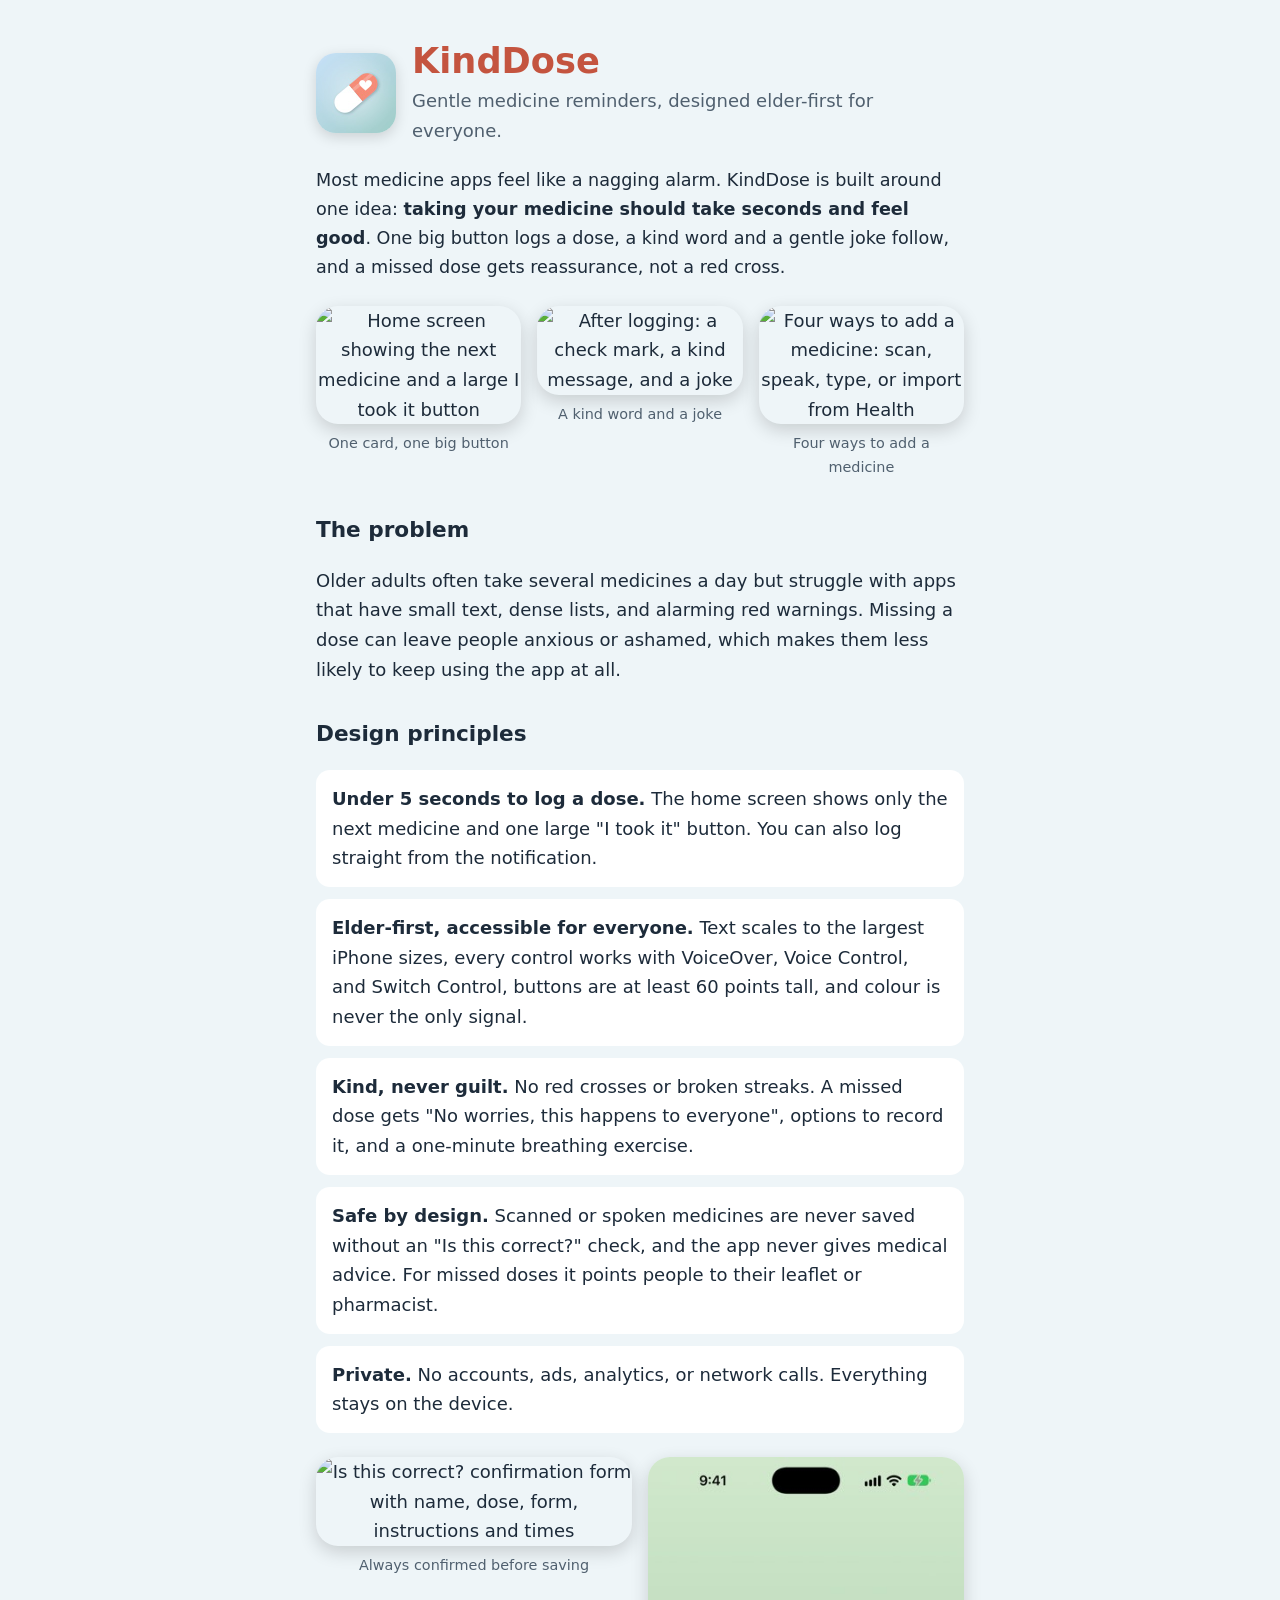
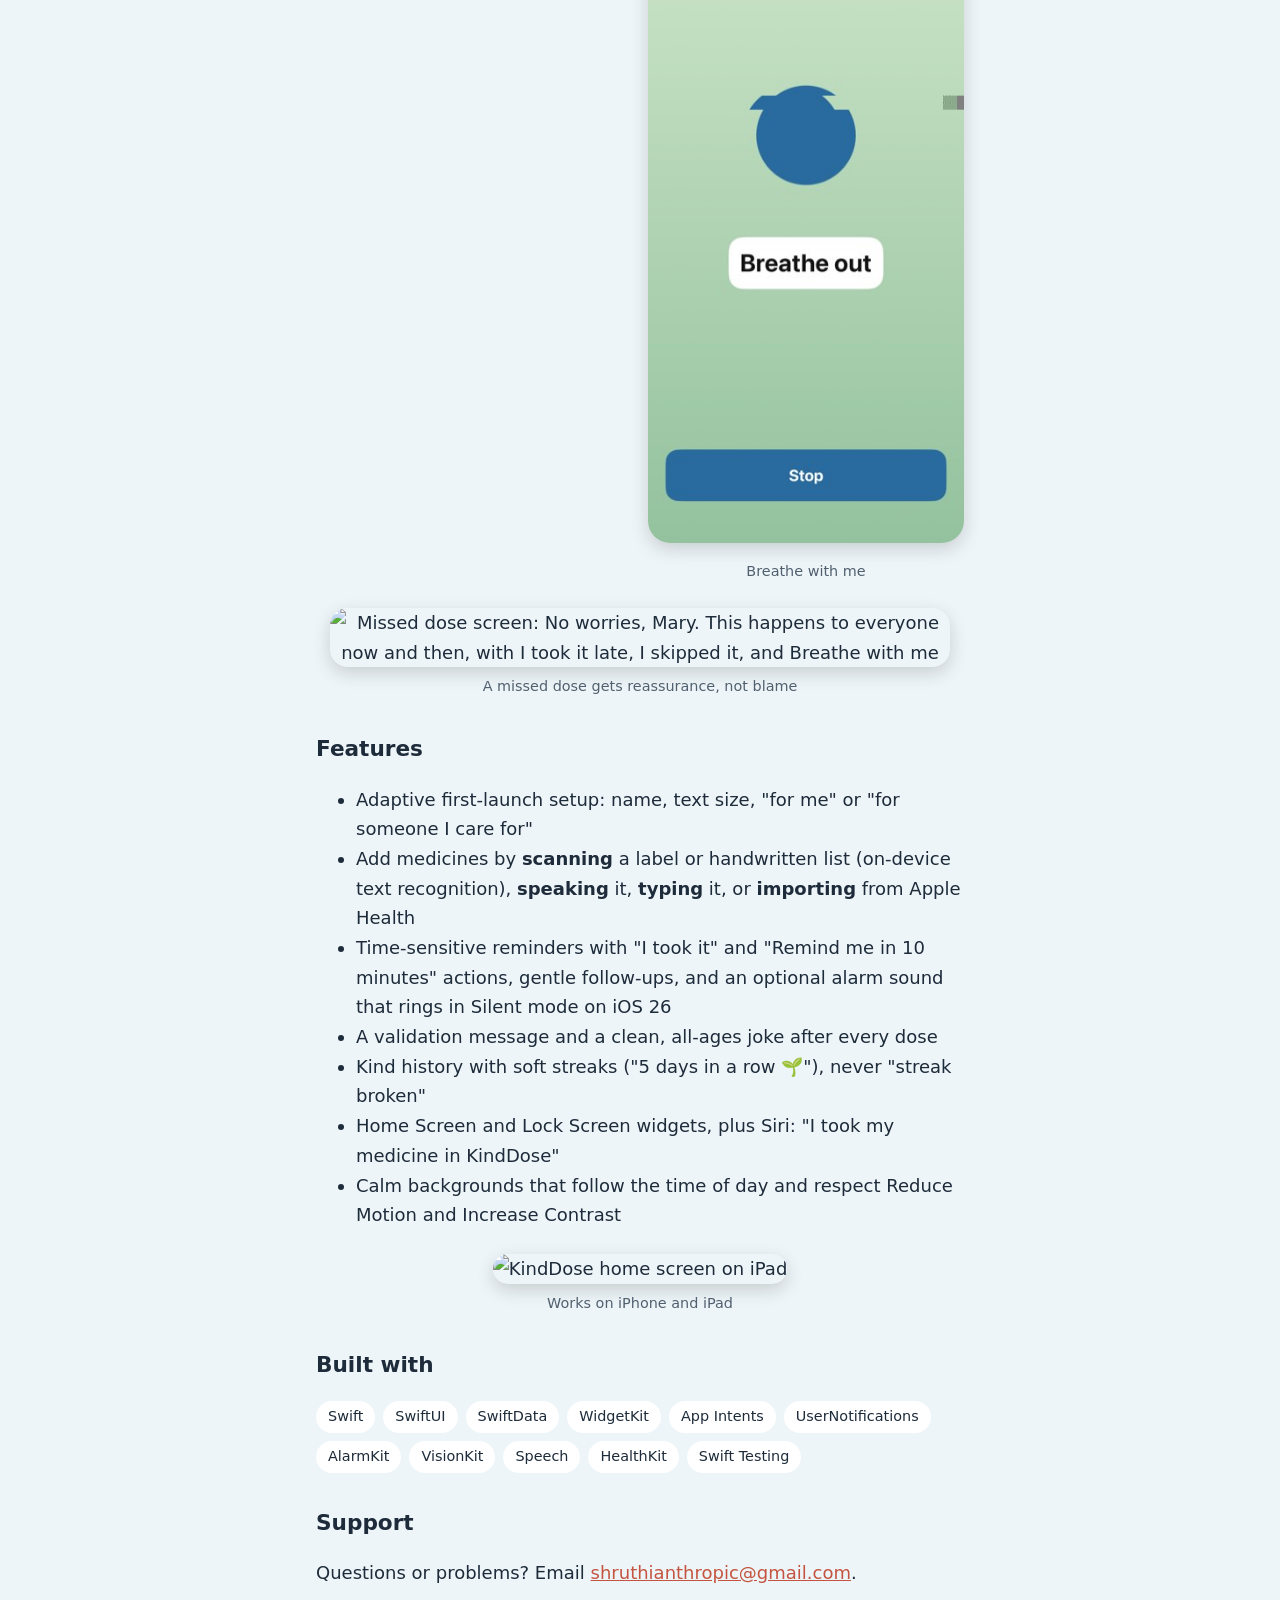
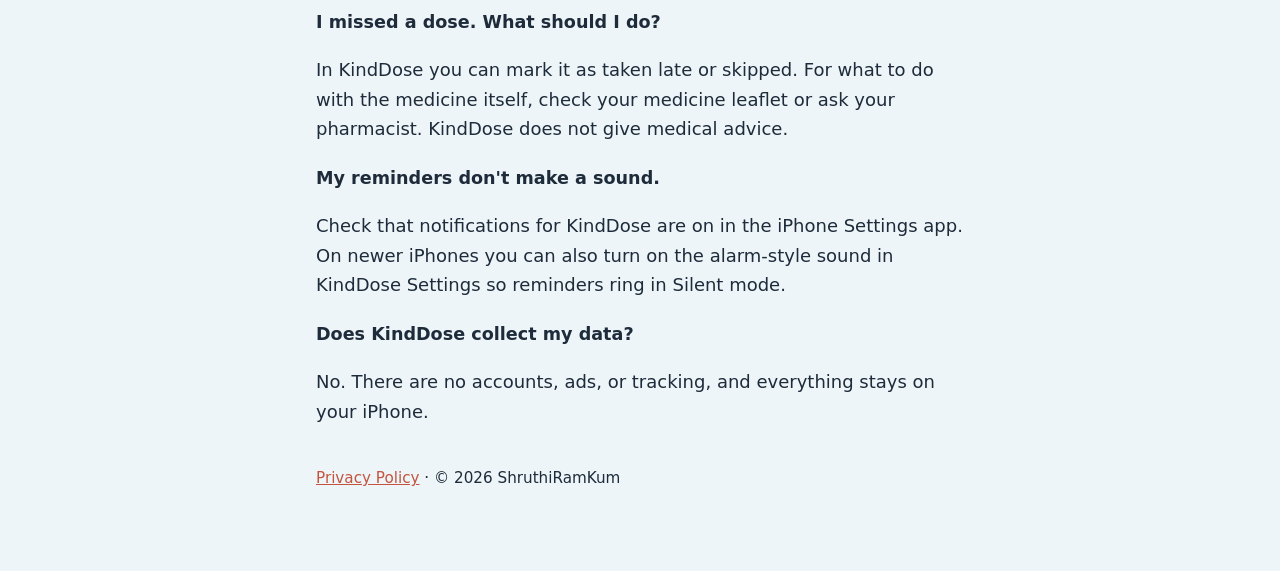
==== index.html @ 289dd9b3 "Add files via upload" ====
<!doctype html>
<html lang="en">
<head>
<meta charset="utf-8">
<meta name="viewport" content="width=device-width, initial-scale=1">
<title>KindDose – Gentle medicine reminders</title>
<meta name="description" content="KindDose is an elder-first, accessible iOS medicine reminder: one big button to log a dose, a kind word and a joke after, and no guilt when a dose is missed.">
<link rel="stylesheet" href="style.css">
</head>
<body>
<main>
  <header class="hero">
    <img src="images/app-icon.jpg" alt="KindDose app icon: a soft pill with a heart" class="icon">
    <div>
      <h1>KindDose</h1>
      <p class="sub">Gentle medicine reminders, designed elder-first for everyone.</p>
    </div>
  </header>

  <p class="lead">Most medicine apps feel like a nagging alarm. KindDose is built around one idea:
  <strong>taking your medicine should take seconds and feel good</strong>. One big button logs a dose,
  a kind word and a gentle joke follow, and a missed dose gets reassurance, not a red cross.</p>

  <div class="phones">
    <figure><img src="https://is1-ssl.mzstatic.com/image/thumb/Yno2J3yKIewo1hfzUnoDBw/600x1300bb.jpg" alt="Home screen showing the next medicine and a large I took it button"><figcaption>One card, one big button</figcaption></figure>
    <figure><img src="https://is1-ssl.mzstatic.com/image/thumb/DR3XOLIzEOKMLYwyEKdxzQ/600x1300bb.jpg" alt="After logging: a check mark, a kind message, and a joke"><figcaption>A kind word and a joke</figcaption></figure>
    <figure><img src="https://is1-ssl.mzstatic.com/image/thumb/3_SFPCJAtZ8ftbjybm0C0g/600x1300bb.jpg" alt="Four ways to add a medicine: scan, speak, type, or import from Health"><figcaption>Four ways to add a medicine</figcaption></figure>
  </div>

  <h2>The problem</h2>
  <p>Older adults often take several medicines a day but struggle with apps that have small text,
  dense lists, and alarming red warnings. Missing a dose can leave people anxious or ashamed,
  which makes them less likely to keep using the app at all.</p>

  <h2>Design principles</h2>
  <ul class="cards">
    <li><strong>Under 5 seconds to log a dose.</strong> The home screen shows only the next medicine and one large "I took it" button. You can also log straight from the notification.</li>
    <li><strong>Elder-first, accessible for everyone.</strong> Text scales to the largest iPhone sizes, every control works with VoiceOver, Voice Control, and Switch Control, buttons are at least 60 points tall, and colour is never the only signal.</li>
    <li><strong>Kind, never guilt.</strong> No red crosses or broken streaks. A missed dose gets "No worries, this happens to everyone", options to record it, and a one-minute breathing exercise.</li>
    <li><strong>Safe by design.</strong> Scanned or spoken medicines are never saved without an "Is this correct?" check, and the app never gives medical advice. For missed doses it points people to their leaflet or pharmacist.</li>
    <li><strong>Private.</strong> No accounts, ads, analytics, or network calls. Everything stays on the device.</li>
  </ul>

  <div class="phones">
    <figure><img src="https://is1-ssl.mzstatic.com/image/thumb/uFBQsNNZHQyRtWLeyYjiXQ/600x1300bb.jpg" alt="Is this correct? confirmation form with name, dose, form, instructions and times"><figcaption>Always confirmed before saving</figcaption></figure>
    <figure><img src="images/05-breathe.jpg" alt="Breathing exercise with a calm circle and Breathe in prompt"><figcaption>Breathe with me</figcaption></figure>
  </div>

  <figure class="wide"><img src="https://is1-ssl.mzstatic.com/image/thumb/N33lV6VIn-80MbDy94OwUQ/900x1200bb.jpg" alt="Missed dose screen: No worries, Mary. This happens to everyone now and then, with I took it late, I skipped it, and Breathe with me"><figcaption>A missed dose gets reassurance, not blame</figcaption></figure>

  <h2>Features</h2>
  <ul>
    <li>Adaptive first-launch setup: name, text size, "for me" or "for someone I care for"</li>
    <li>Add medicines by <strong>scanning</strong> a label or handwritten list (on-device text recognition), <strong>speaking</strong> it, <strong>typing</strong> it, or <strong>importing</strong> from Apple Health</li>
    <li>Time-sensitive reminders with "I took it" and "Remind me in 10 minutes" actions, gentle follow-ups, and an optional alarm sound that rings in Silent mode on iOS 26</li>
    <li>A validation message and a clean, all-ages joke after every dose</li>
    <li>Kind history with soft streaks ("5 days in a row 🌱"), never "streak broken"</li>
    <li>Home Screen and Lock Screen widgets, plus Siri: "I took my medicine in KindDose"</li>
    <li>Calm backgrounds that follow the time of day and respect Reduce Motion and Increase Contrast</li>
  </ul>

  <figure class="wide"><img src="https://is1-ssl.mzstatic.com/image/thumb/6JihzRf7wj856MC3hy8vAg/900x1200bb.jpg" alt="KindDose home screen on iPad"><figcaption>Works on iPhone and iPad</figcaption></figure>

  <h2>Built with</h2>
  <p class="tags"><span>Swift</span><span>SwiftUI</span><span>SwiftData</span><span>WidgetKit</span><span>App Intents</span><span>UserNotifications</span><span>AlarmKit</span><span>VisionKit</span><span>Speech</span><span>HealthKit</span><span>Swift Testing</span></p>

  <h2>Support</h2>
  <p>Questions or problems? Email
  <a href="mailto:shruthianthropic@gmail.com">shruthianthropic@gmail.com</a>.</p>

  <h3>I missed a dose. What should I do?</h3>
  <p>In KindDose you can mark it as taken late or skipped. For what to do with the medicine
  itself, check your medicine leaflet or ask your pharmacist. KindDose does not give medical advice.</p>

  <h3>My reminders don't make a sound.</h3>
  <p>Check that notifications for KindDose are on in the iPhone Settings app. On newer iPhones you
  can also turn on the alarm-style sound in KindDose Settings so reminders ring in Silent mode.</p>

  <h3>Does KindDose collect my data?</h3>
  <p>No. There are no accounts, ads, or tracking, and everything stays on your iPhone.</p>

  <p class="foot"><a href="privacy.html">Privacy Policy</a> · © 2026 ShruthiRamKum</p>
</main>
</body>
</html>
---- style.css ----
:root { --bg: #eef5f8; --ink: #1d2b3a; --soft: #50606f; --accent: #c4543f; --card: #ffffff; }
@media (prefers-color-scheme: dark) { :root { --bg: #121a2b; --ink: #eef2f8; --soft: #b4bfcd; --accent: #f59482; --card: #1d2638; } }
* { box-sizing: border-box; }
body { margin: 0; background: var(--bg); color: var(--ink); font: 18px/1.65 -apple-system, system-ui, sans-serif; }
main { max-width: 680px; margin: 0 auto; padding: 40px 16px 64px; }
h1 { color: var(--accent); font-size: 2.2rem; line-height: 1.2; margin: 0 0 4px; }
h2 { margin: 32px 0 8px; font-size: 1.35rem; }
h3 { margin: 20px 0 4px; font-size: 1.1rem; }
.sub { color: var(--soft); margin: 0 0 24px; }
a { color: var(--accent); }
.foot { margin-top: 40px; font-size: 0.95rem; }
.hero { display: flex; align-items: center; gap: 16px; margin-bottom: 20px; }
.hero h1 { margin: 0; }
.hero .sub { margin: 4px 0 0; }
.icon { width: 80px; height: 80px; border-radius: 20px; box-shadow: 0 4px 14px rgba(0,0,0,0.15); flex-shrink: 0; }
.lead { font-size: 1.1rem; }
.phones { display: grid; grid-template-columns: repeat(auto-fit, minmax(150px, 1fr)); gap: 16px; margin: 24px 0; }
figure { margin: 0; text-align: center; }
.phones img { width: 100%; border-radius: 22px; box-shadow: 0 6px 18px rgba(0,0,0,0.16); }
.wide { margin: 24px 0; }
.wide img { width: 100%; max-width: 620px; border-radius: 18px; box-shadow: 0 6px 18px rgba(0,0,0,0.16); }
figcaption { margin-top: 8px; font-size: 0.9rem; color: var(--soft); }
.cards { list-style: none; padding: 0; display: grid; gap: 12px; }
.cards li { background: var(--card); border-radius: 14px; padding: 14px 16px; }
.tags { display: flex; flex-wrap: wrap; gap: 8px; }
.tags span { background: var(--card); border-radius: 999px; padding: 4px 12px; font-size: 0.9rem; }
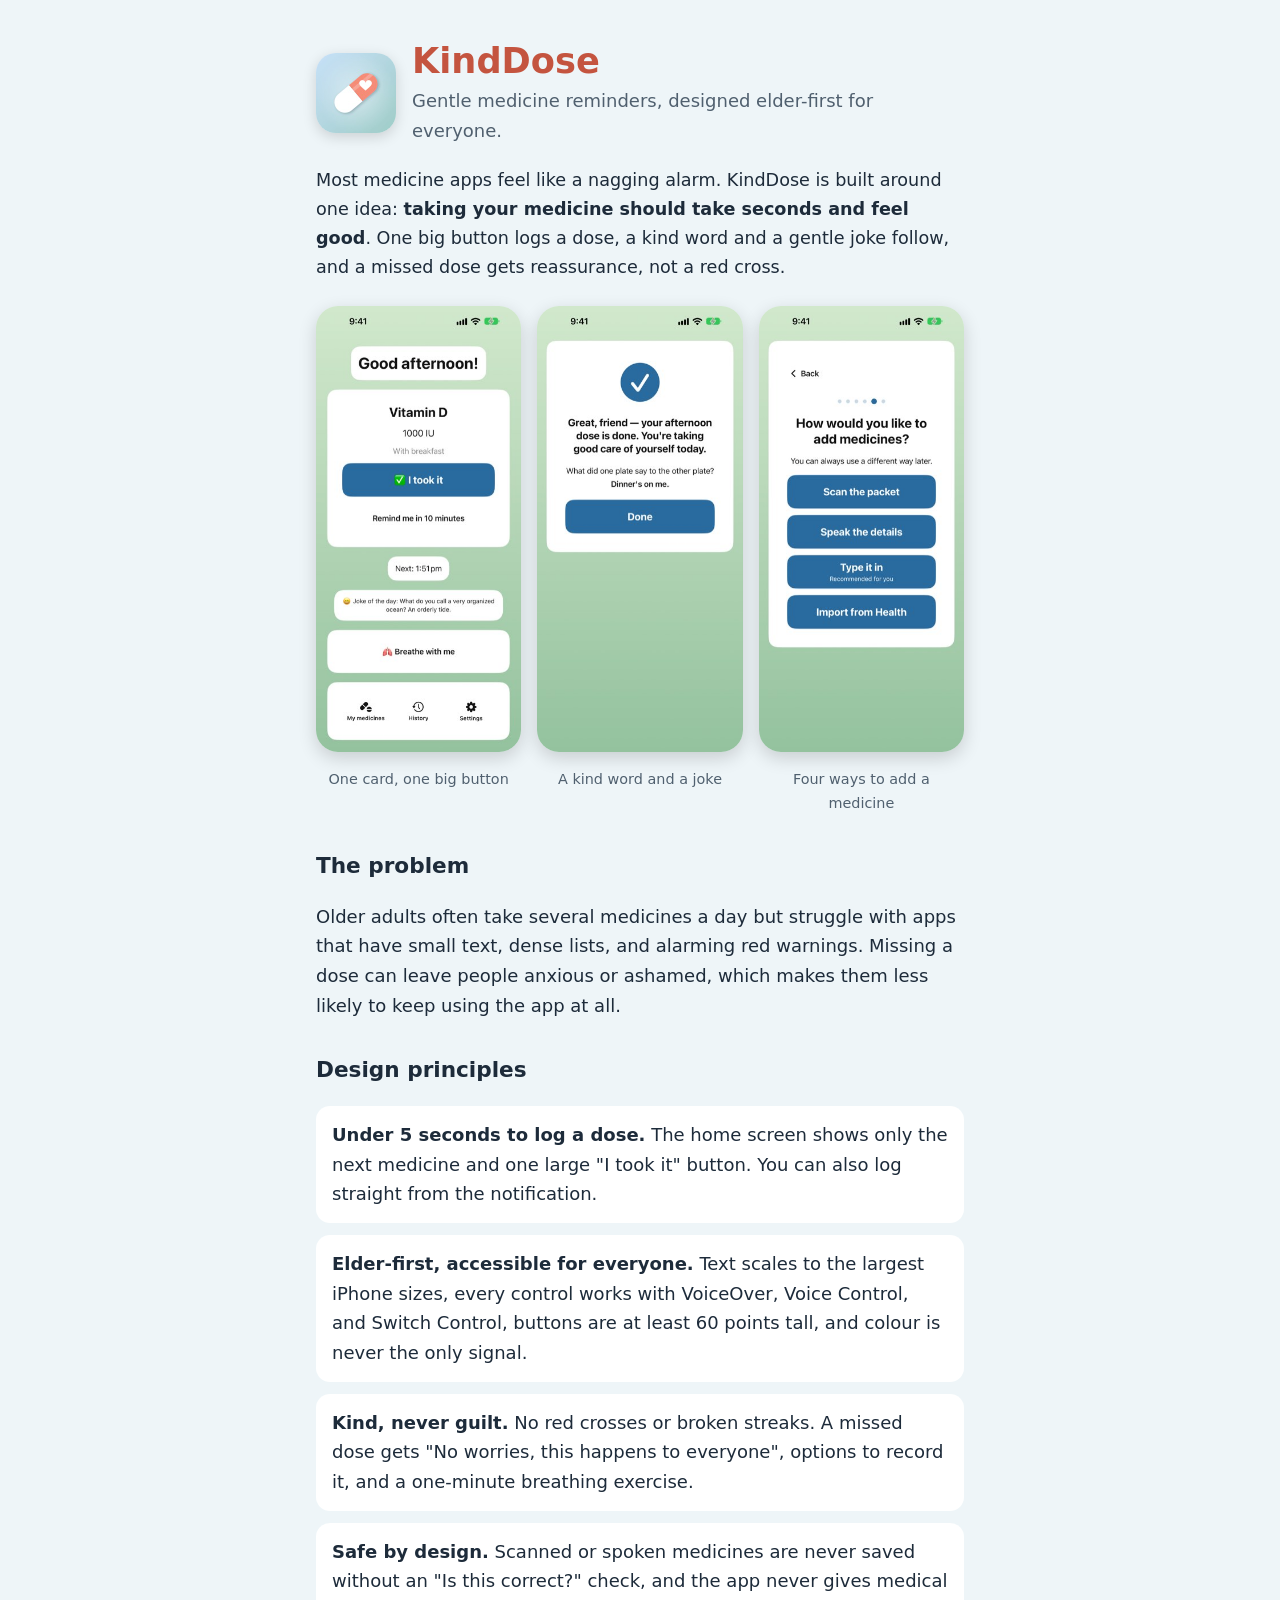
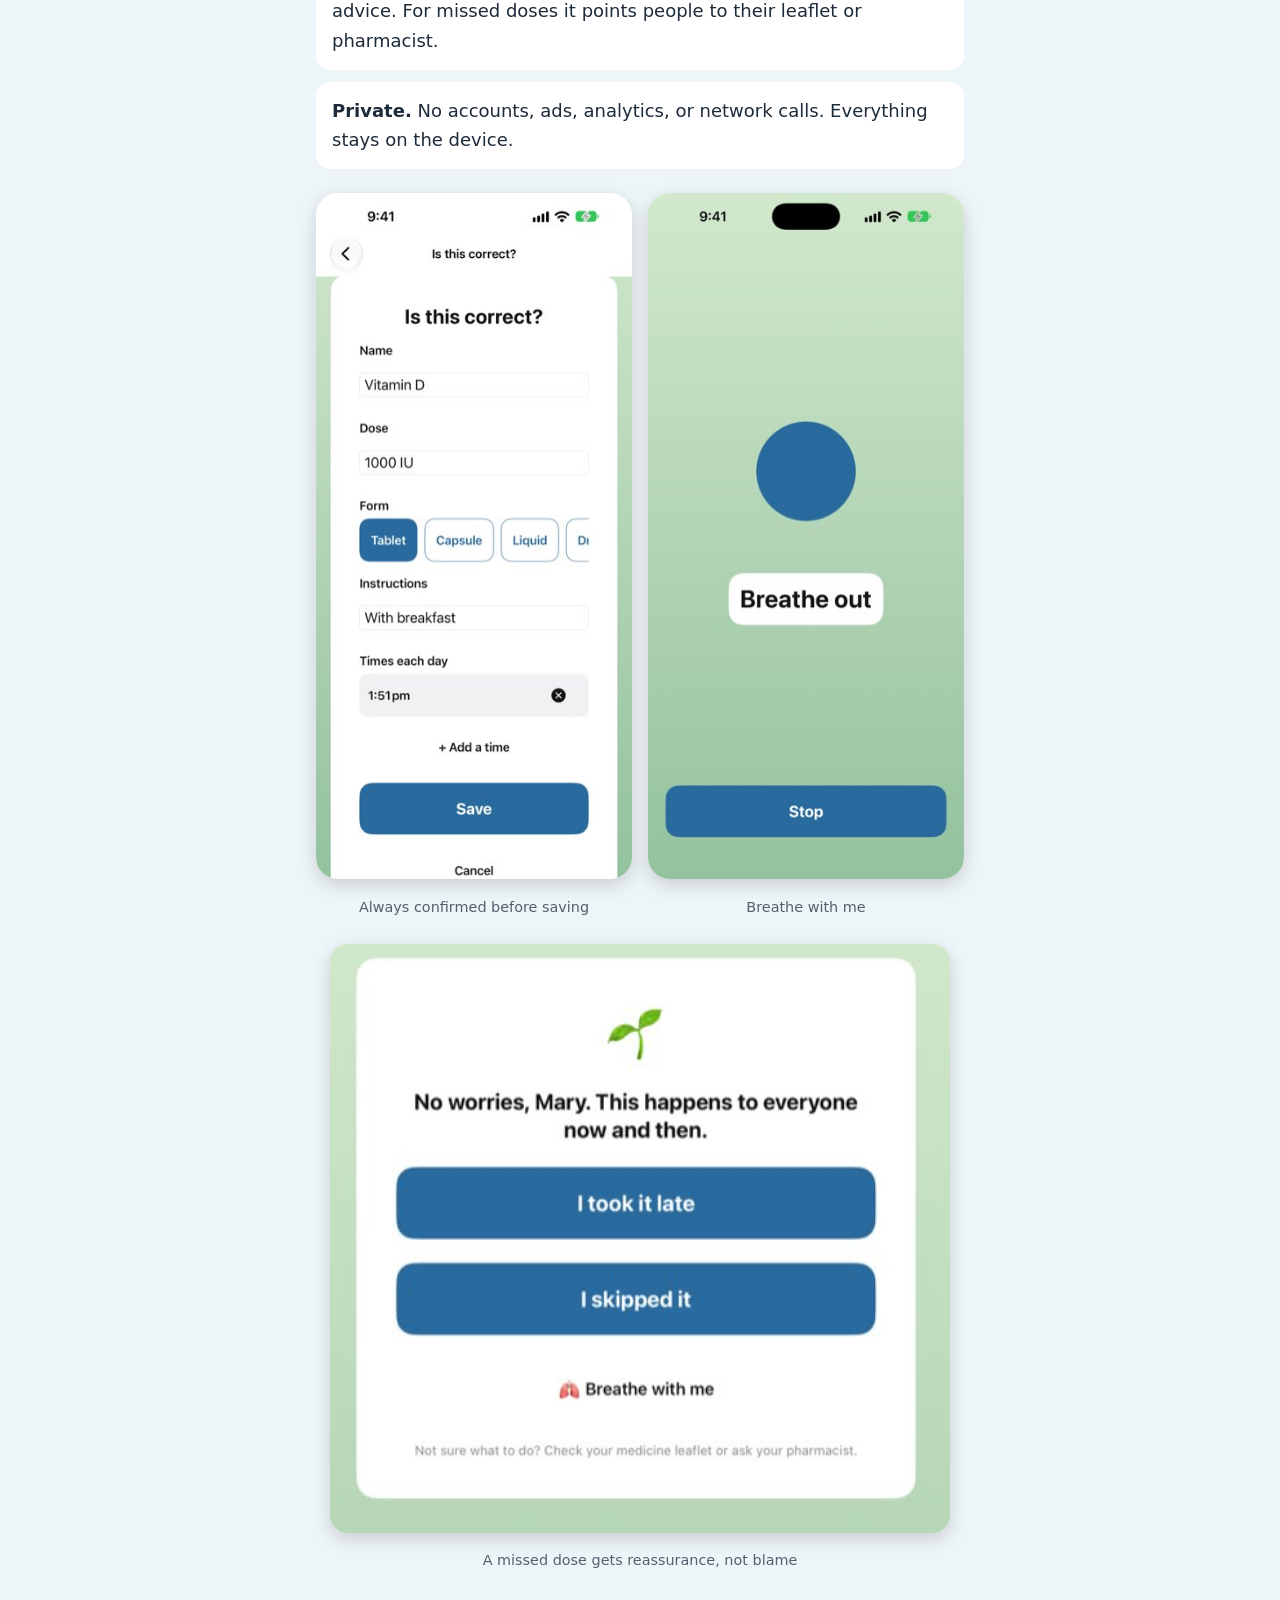
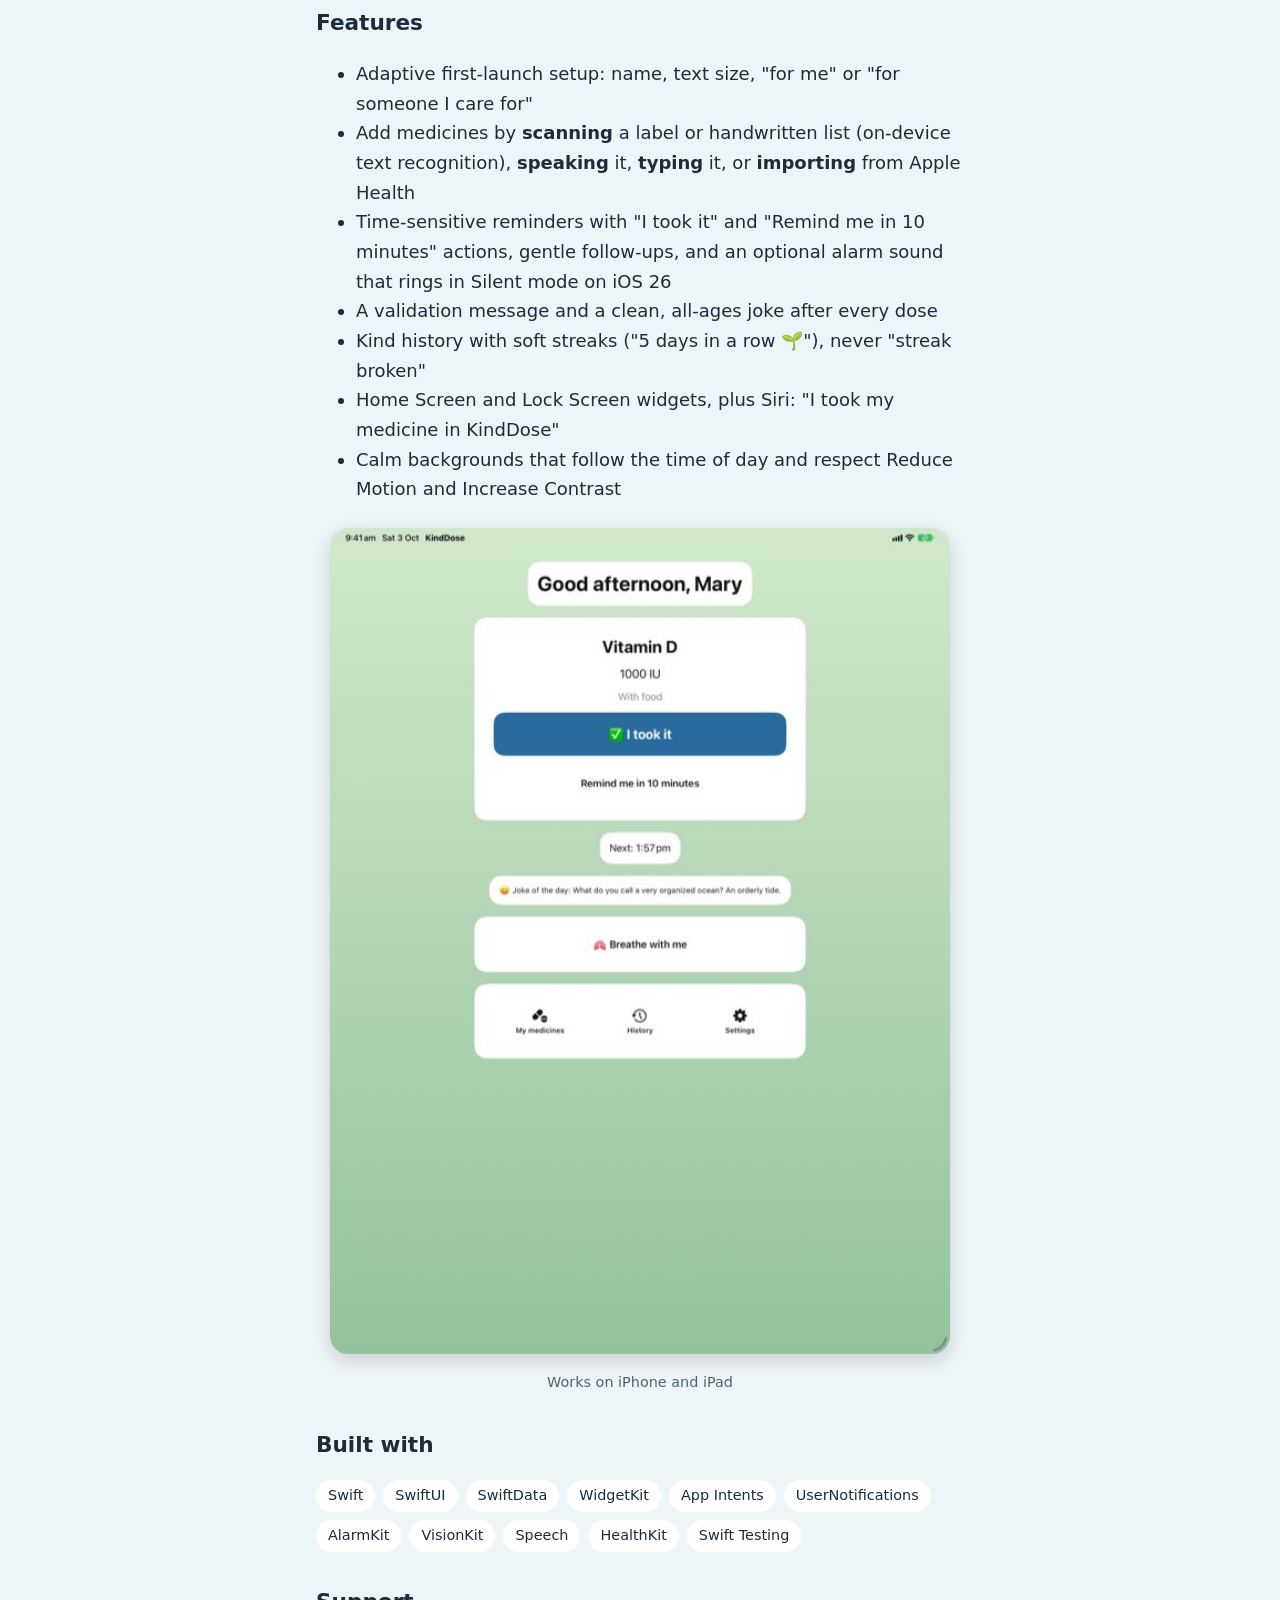
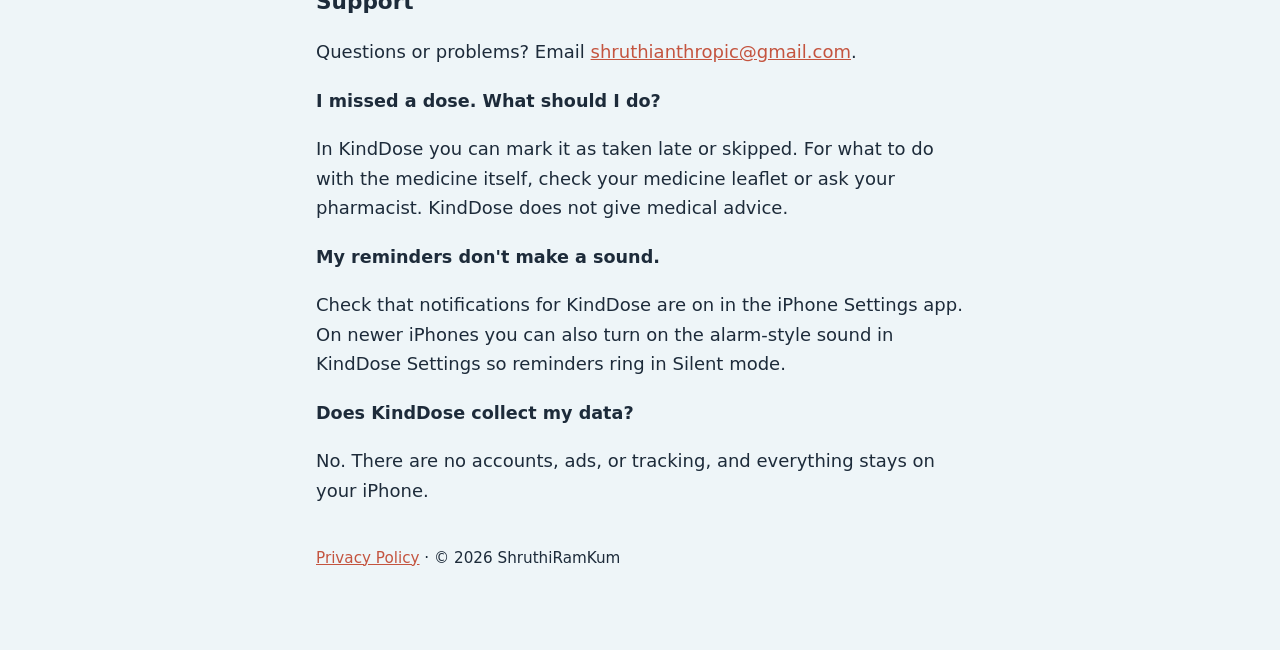
==== commit 18d26838: "KindDose 1.0: SwiftUI medicine reminder app, App Store assets, and showcase site Includes the fix fo" ====
--- a/index.html
+++ b/index.html
@@ -22,9 +22,9 @@
   a kind word and a gentle joke follow, and a missed dose gets reassurance, not a red cross.</p>
 
   <div class="phones">
-    <figure><img src="https://is1-ssl.mzstatic.com/image/thumb/Yno2J3yKIewo1hfzUnoDBw/600x1300bb.jpg" alt="Home screen showing the next medicine and a large I took it button"><figcaption>One card, one big button</figcaption></figure>
-    <figure><img src="https://is1-ssl.mzstatic.com/image/thumb/DR3XOLIzEOKMLYwyEKdxzQ/600x1300bb.jpg" alt="After logging: a check mark, a kind message, and a joke"><figcaption>A kind word and a joke</figcaption></figure>
-    <figure><img src="https://is1-ssl.mzstatic.com/image/thumb/3_SFPCJAtZ8ftbjybm0C0g/600x1300bb.jpg" alt="Four ways to add a medicine: scan, speak, type, or import from Health"><figcaption>Four ways to add a medicine</figcaption></figure>
+    <figure><img src="images/01-home.jpg" alt="Home screen showing the next medicine and a large I took it button"><figcaption>One card, one big button</figcaption></figure>
+    <figure><img src="images/02-taken.jpg" alt="After logging: a check mark, a kind message, and a joke"><figcaption>A kind word and a joke</figcaption></figure>
+    <figure><img src="images/03-add-ways.jpg" alt="Four ways to add a medicine: scan, speak, type, or import from Health"><figcaption>Four ways to add a medicine</figcaption></figure>
   </div>
 
   <h2>The problem</h2>
@@ -42,11 +42,11 @@
   </ul>
 
   <div class="phones">
-    <figure><img src="https://is1-ssl.mzstatic.com/image/thumb/uFBQsNNZHQyRtWLeyYjiXQ/600x1300bb.jpg" alt="Is this correct? confirmation form with name, dose, form, instructions and times"><figcaption>Always confirmed before saving</figcaption></figure>
+    <figure><img src="images/04-confirm.jpg" alt="Is this correct? confirmation form with name, dose, form, instructions and times"><figcaption>Always confirmed before saving</figcaption></figure>
     <figure><img src="images/05-breathe.jpg" alt="Breathing exercise with a calm circle and Breathe in prompt"><figcaption>Breathe with me</figcaption></figure>
   </div>
 
-  <figure class="wide"><img src="https://is1-ssl.mzstatic.com/image/thumb/N33lV6VIn-80MbDy94OwUQ/900x1200bb.jpg" alt="Missed dose screen: No worries, Mary. This happens to everyone now and then, with I took it late, I skipped it, and Breathe with me"><figcaption>A missed dose gets reassurance, not blame</figcaption></figure>
+  <figure class="wide"><img src="images/06-missed.jpg" alt="Missed dose screen: No worries, Mary. This happens to everyone now and then, with I took it late, I skipped it, and Breathe with me"><figcaption>A missed dose gets reassurance, not blame</figcaption></figure>
 
   <h2>Features</h2>
   <ul>
@@ -59,7 +59,7 @@
     <li>Calm backgrounds that follow the time of day and respect Reduce Motion and Increase Contrast</li>
   </ul>
 
-  <figure class="wide"><img src="https://is1-ssl.mzstatic.com/image/thumb/6JihzRf7wj856MC3hy8vAg/900x1200bb.jpg" alt="KindDose home screen on iPad"><figcaption>Works on iPhone and iPad</figcaption></figure>
+  <figure class="wide"><img src="images/ipad-home.jpg" alt="KindDose home screen on iPad"><figcaption>Works on iPhone and iPad</figcaption></figure>
 
   <h2>Built with</h2>
   <p class="tags"><span>Swift</span><span>SwiftUI</span><span>SwiftData</span><span>WidgetKit</span><span>App Intents</span><span>UserNotifications</span><span>AlarmKit</span><span>VisionKit</span><span>Speech</span><span>HealthKit</span><span>Swift Testing</span></p>
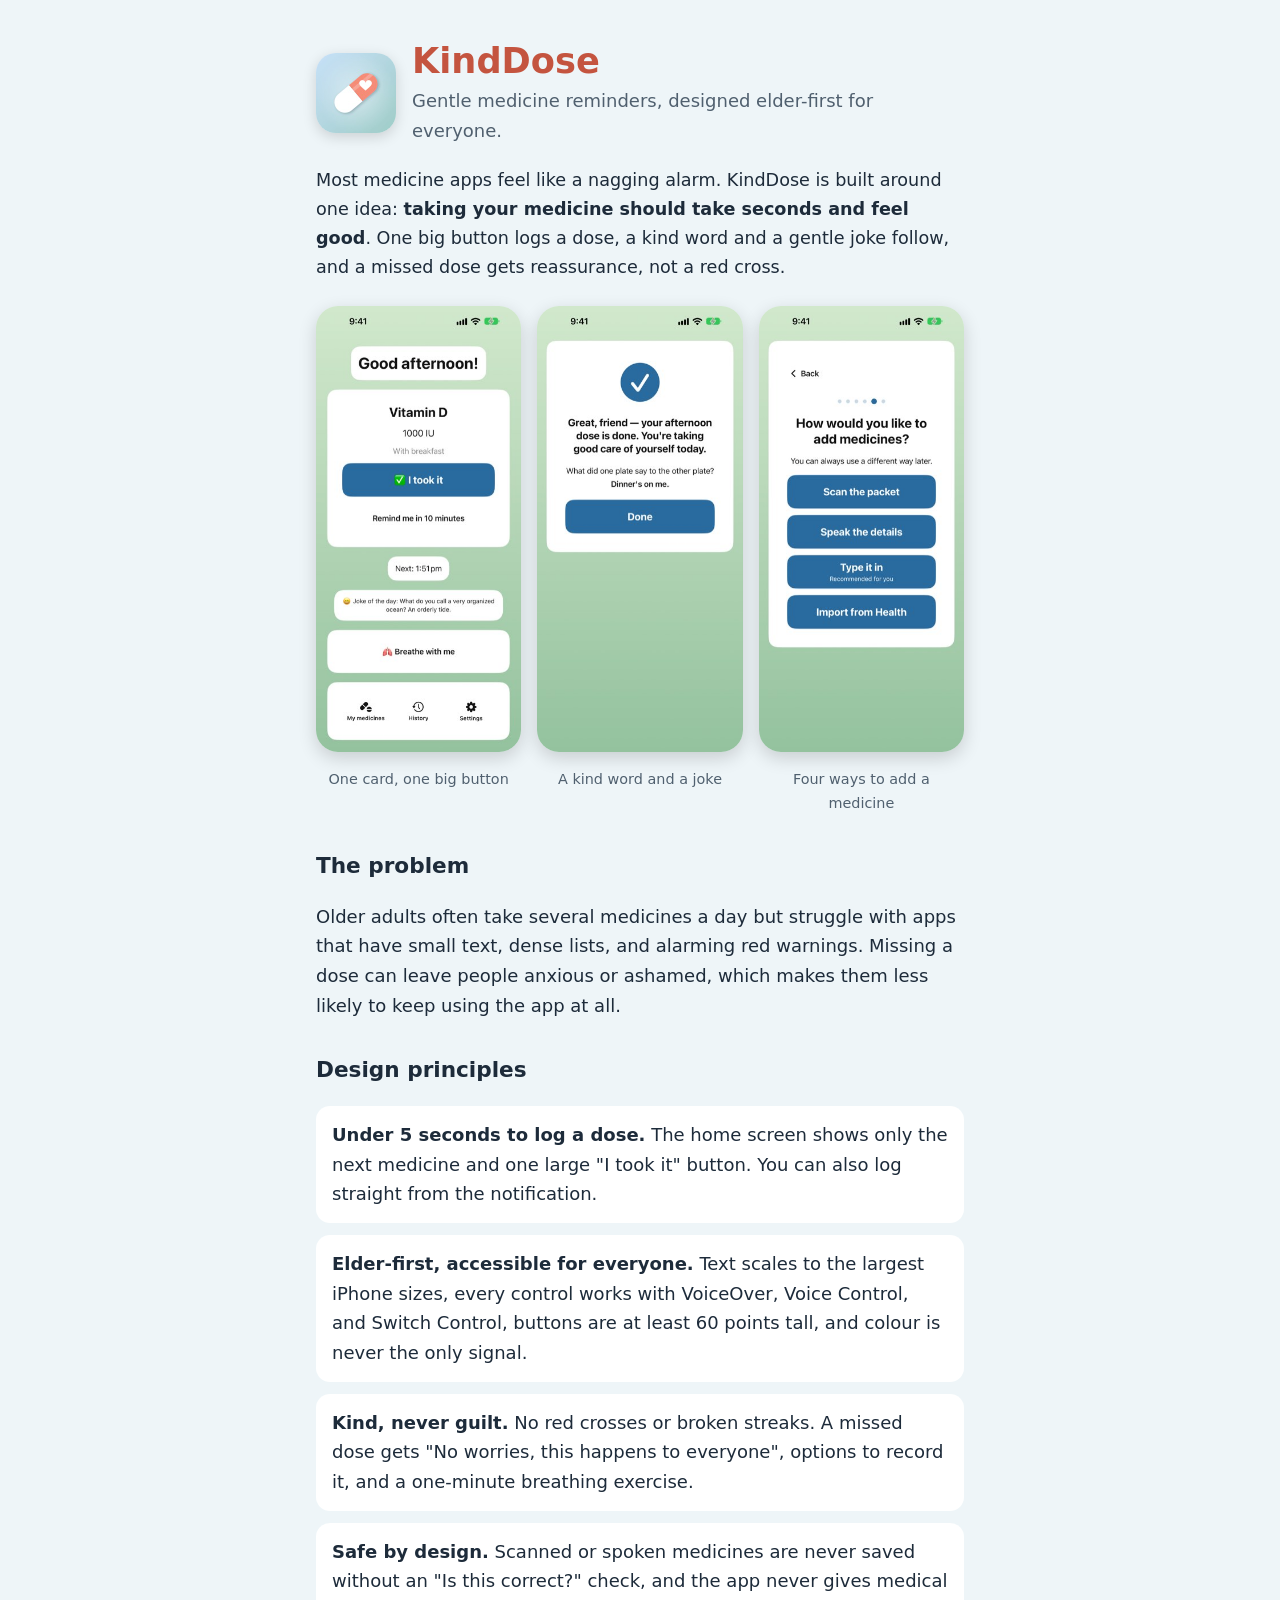
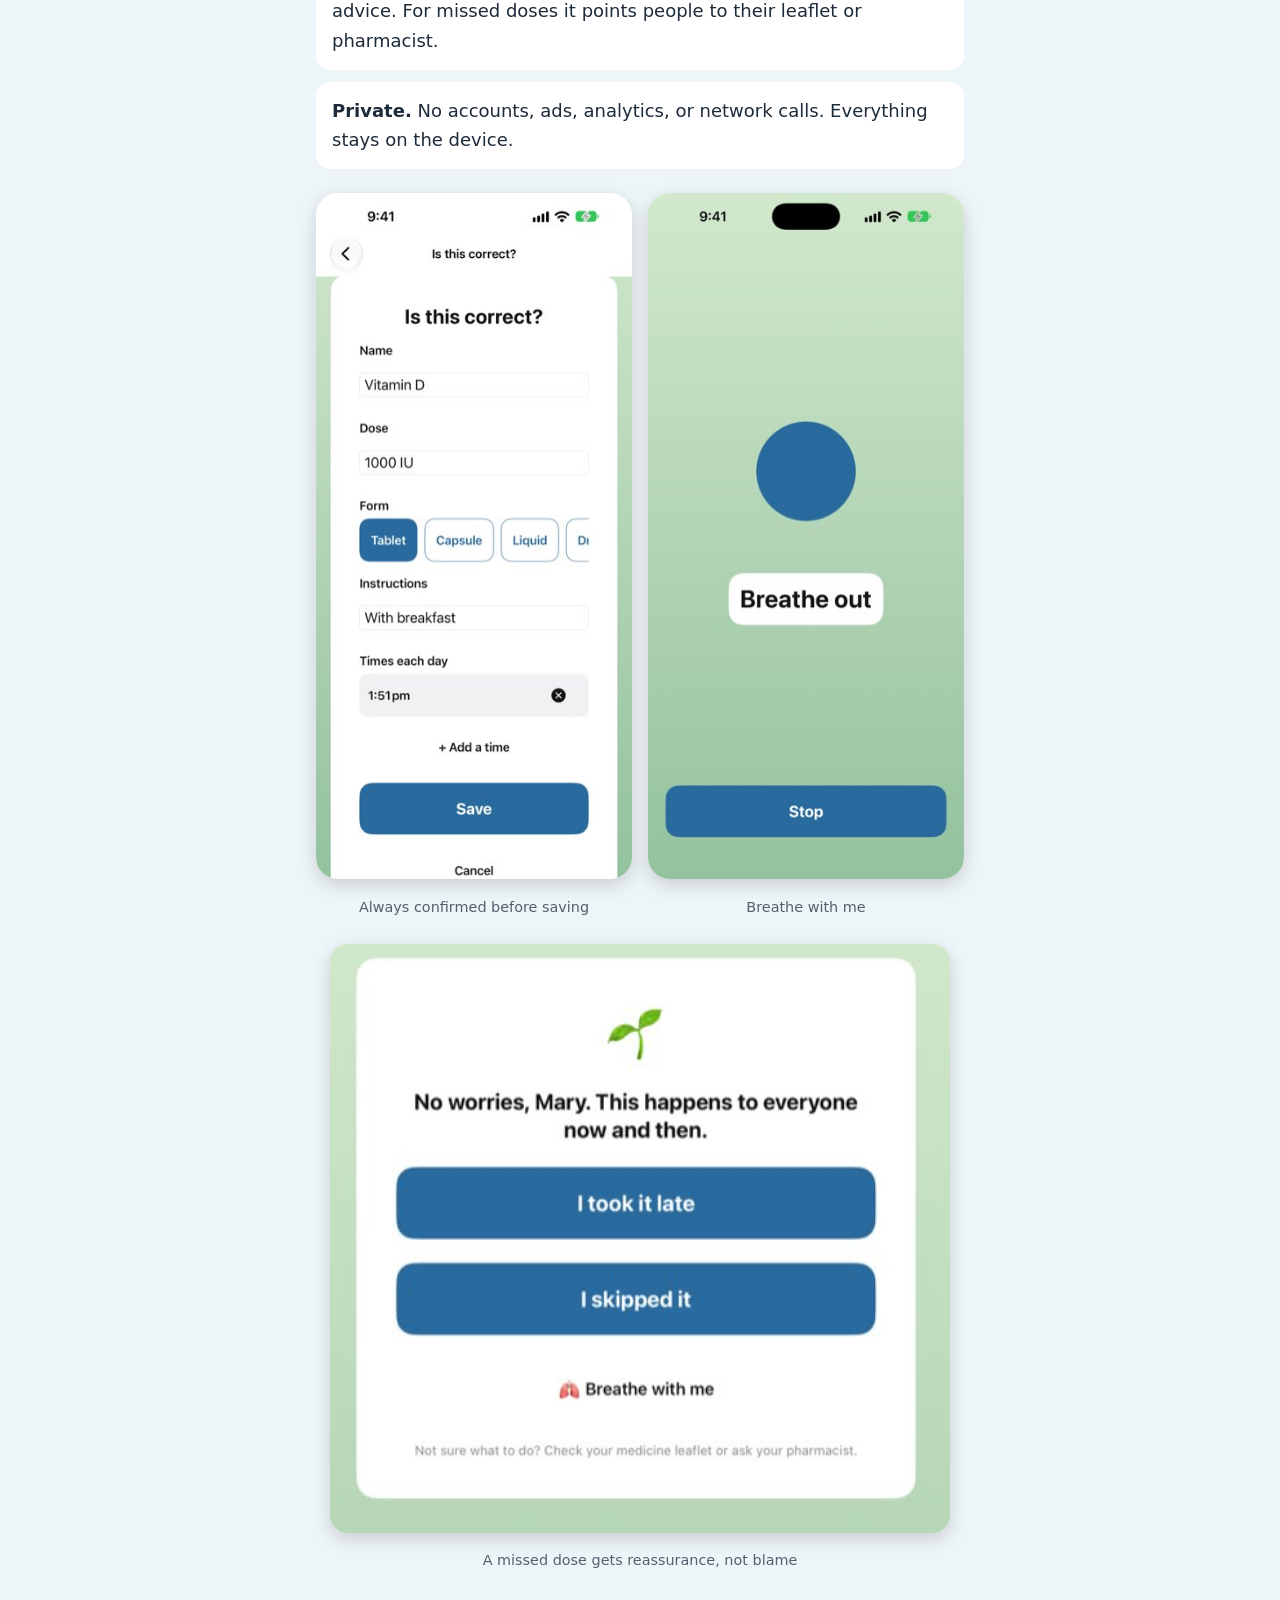
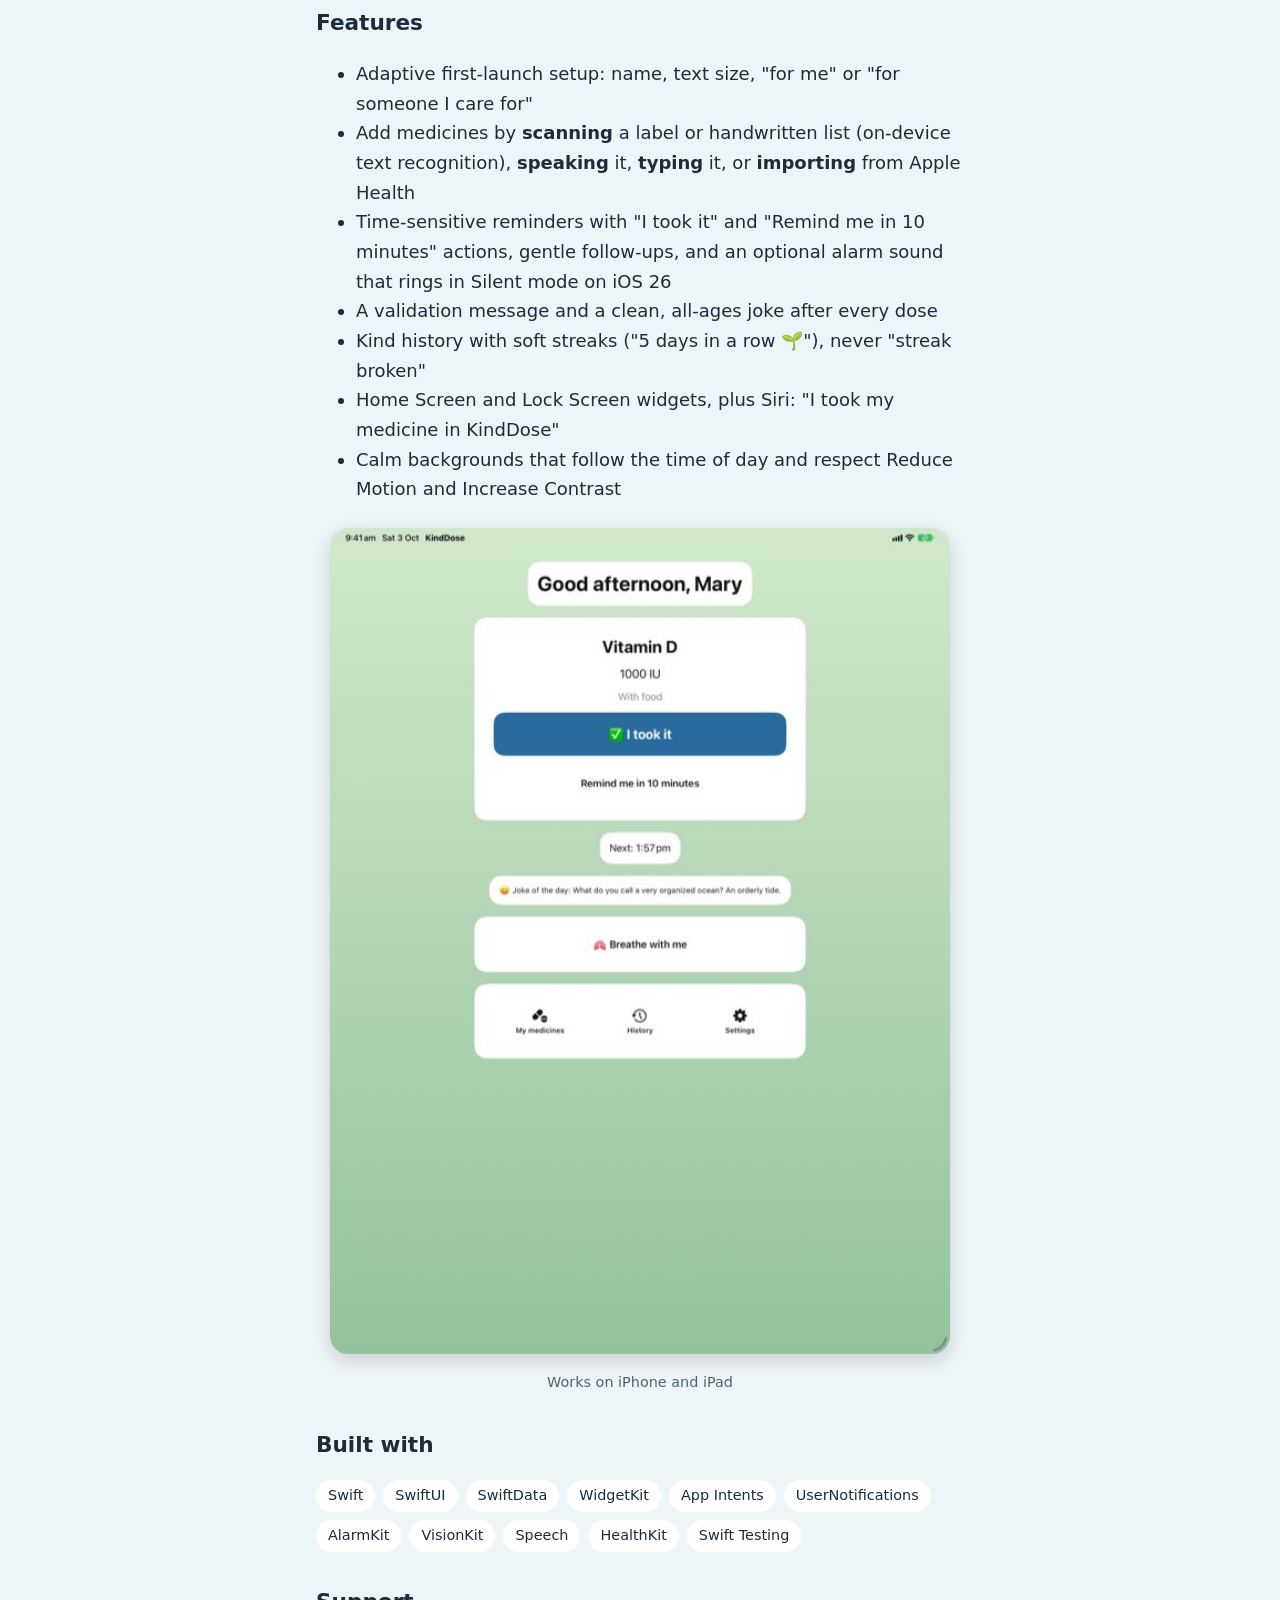
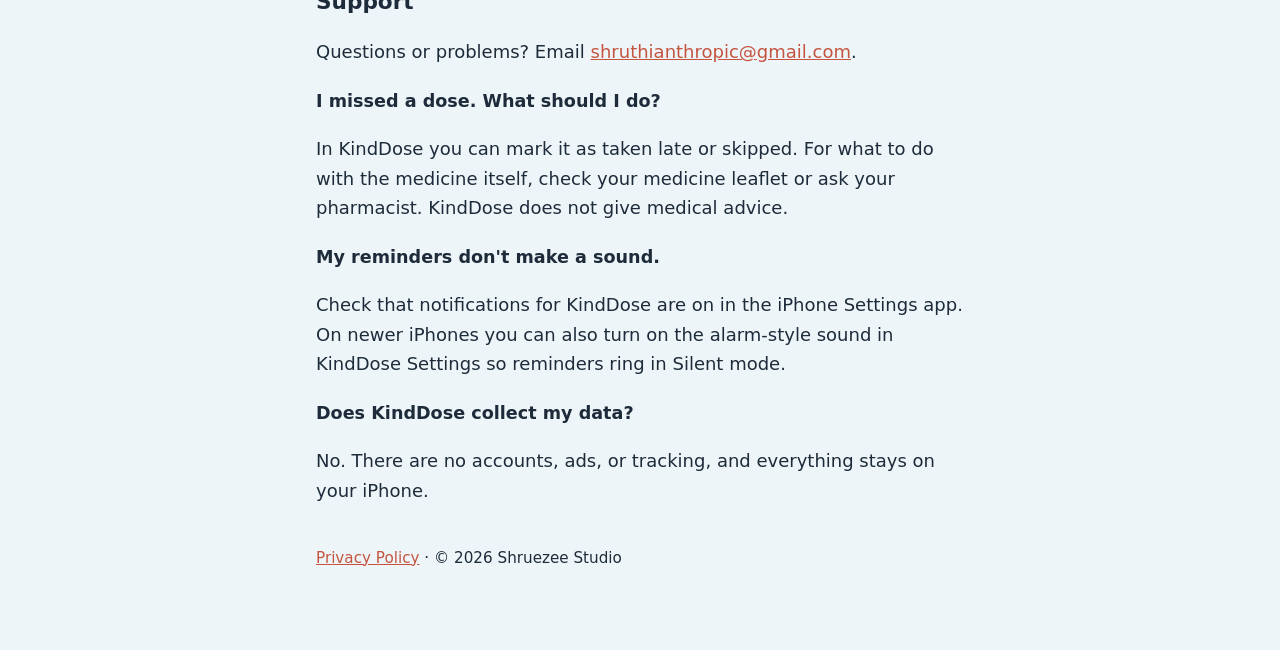
==== commit 245a2351: "Update copyright to Shruezee Studio Co-Authored-By: Claude Opus 5.5 <noreply@anthropic.com>" ====
--- a/index.html
+++ b/index.html
@@ -79,7 +79,7 @@
   <h3>Does KindDose collect my data?</h3>
   <p>No. There are no accounts, ads, or tracking, and everything stays on your iPhone.</p>
 
-  <p class="foot"><a href="privacy.html">Privacy Policy</a> · © 2026 ShruthiRamKum</p>
+  <p class="foot"><a href="privacy.html">Privacy Policy</a> · © 2026 Shruezee Studio</p>
 </main>
 </body>
 </html>
